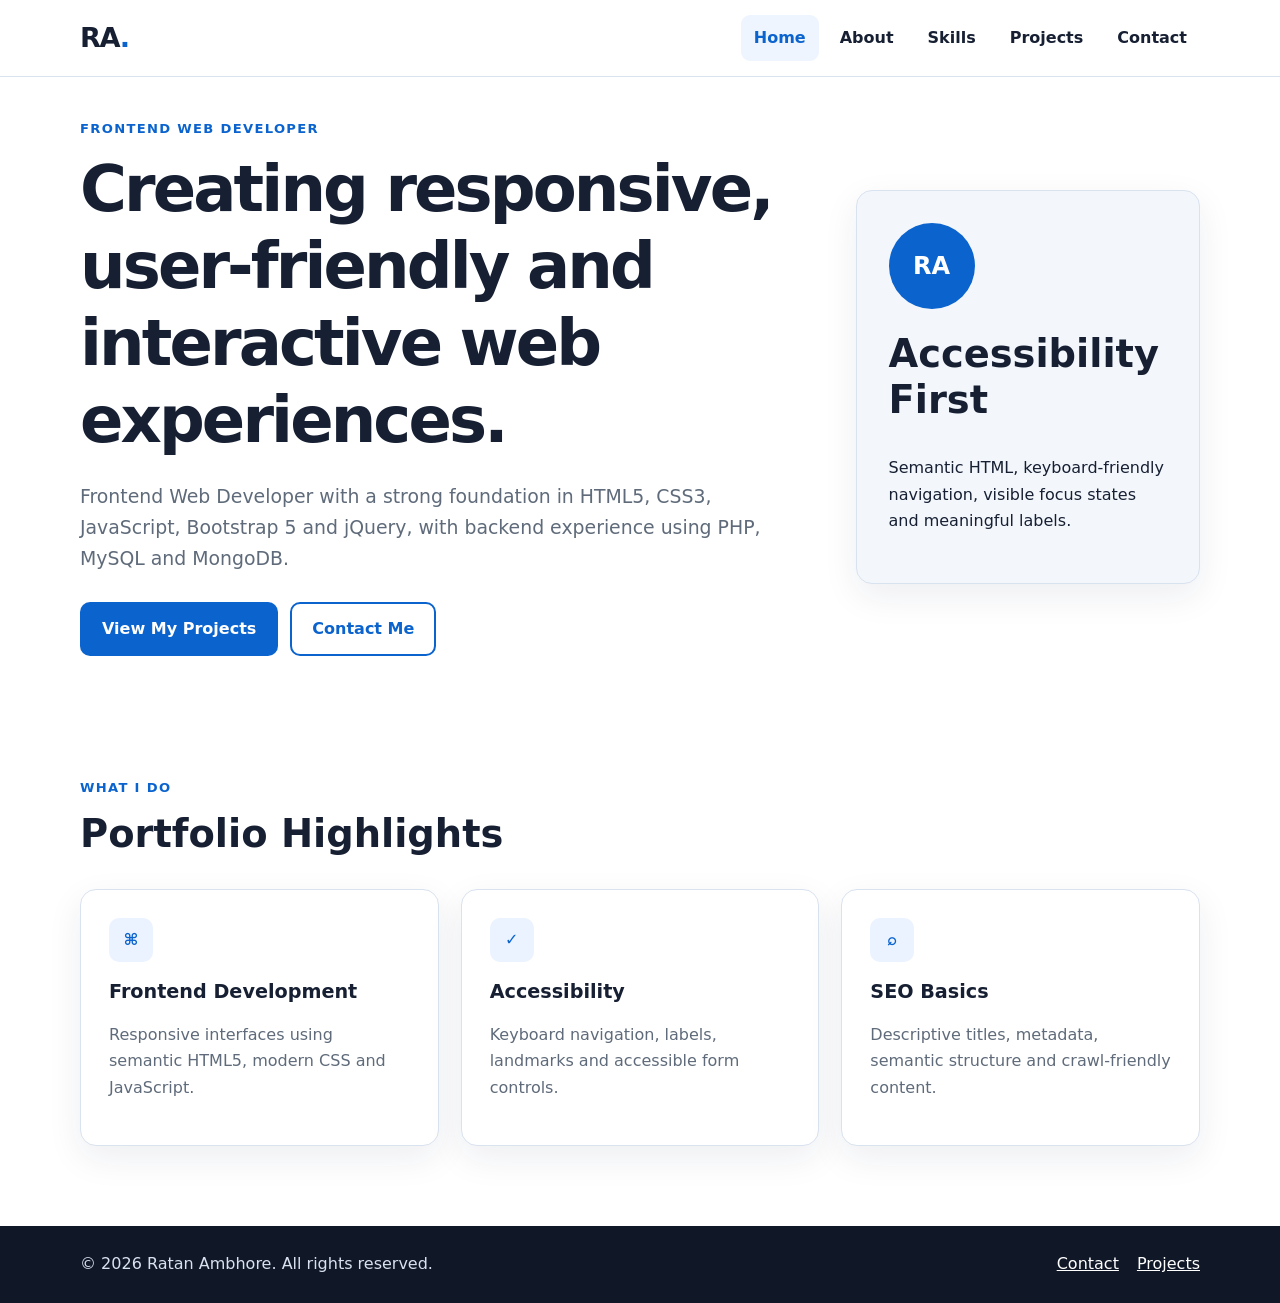
==== index.html @ 2e586b5d "add: portfolio" ====
<!doctype html>
<html lang="en">
<head>
  <meta charset="utf-8">
  <meta name="viewport" content="width=device-width, initial-scale=1">
  <meta name="description" content="Personal portfolio of Ratan Ambhore, a fresher web developer focused on accessible and responsive web experiences.">
  <meta name="keywords" content="Ratan Ambhore, web developer, frontend developer, Java, HTML, CSS, JavaScript, MySQL">
  <meta name="author" content="Ratan Ambhore">
  <meta name="theme-color" content="#0b63ce">
  <meta property="og:title" content="Ratan Ambhore | Web Developer Portfolio">
  <meta property="og:description" content="Accessible and responsive personal portfolio website.">
  <meta property="og:type" content="website">
  <title>Ratan Ambhore | Home</title>
  <link rel="stylesheet" href="css/styles.css">
  <script src="js/script.js" defer></script>
</head>
<body>
  <a class="skip-link" href="#main-content">Skip to main content</a>

  <header class="site-header">
    <div class="container header-inner">
      <a class="logo" href="index.html" aria-label="Ratan Ambhore home">RA<span>.</span></a>
      <button class="menu-toggle" type="button" aria-expanded="false" aria-controls="primary-navigation">
        <span class="sr-only">Toggle navigation</span>
        <span aria-hidden="true">☰</span>
      </button>
      <nav id="primary-navigation" class="site-nav" aria-label="Primary navigation">
        <ul>
          <li><a class="active" aria-current="page" href="index.html">Home</a></li>
          <li><a href="about.html">About</a></li>
          <li><a href="skills.html">Skills</a></li>
          <li><a href="projects.html">Projects</a></li>
          <li><a href="contact.html">Contact</a></li>
        </ul>
      </nav>
    </div>
  </header>

  <main id="main-content">
    <section class="hero container" aria-labelledby="hero-title">
      <div class="hero-content">
        <p class="eyebrow">FRONTEND WEB DEVELOPER</p>
        <h1 id="hero-title">Creating responsive, user-friendly and interactive web experiences.</h1>
        <p class="lead">Frontend Web Developer with a strong foundation in HTML5, CSS3, JavaScript, Bootstrap 5 and jQuery, with backend experience using PHP, MySQL and MongoDB.</p>
        <div class="button-row">
          <a class="button primary" href="projects.html">View My Projects</a>
          <a class="button secondary" href="contact.html">Contact Me</a>
        </div>
      </div>
      <aside class="hero-card" aria-label="Portfolio highlights">
        <div class="profile-mark" aria-hidden="true">RA</div>
        <h2>Accessibility First</h2>
        <p>Semantic HTML, keyboard-friendly navigation, visible focus states and meaningful labels.</p>
      </aside>
    </section>

    <section class="section container" aria-labelledby="highlights-title">
      <div class="section-heading">
        <p class="eyebrow">WHAT I DO</p>
        <h2 id="highlights-title">Portfolio Highlights</h2>
      </div>
      <div class="card-grid">
        <article class="card">
          <span class="icon" aria-hidden="true">⌘</span>
          <h3>Frontend Development</h3>
          <p>Responsive interfaces using semantic HTML5, modern CSS and JavaScript.</p>
        </article>
        <article class="card">
          <span class="icon" aria-hidden="true">✓</span>
          <h3>Accessibility</h3>
          <p>Keyboard navigation, labels, landmarks and accessible form controls.</p>
        </article>
        <article class="card">
          <span class="icon" aria-hidden="true">⌕</span>
          <h3>SEO Basics</h3>
          <p>Descriptive titles, metadata, semantic structure and crawl-friendly content.</p>
        </article>
      </div>
    </section>
  </main>

  <footer class="site-footer">
    <div class="container footer-inner">
      <p>&copy; <span data-year></span> Ratan Ambhore. All rights reserved.</p>
      <nav aria-label="Footer navigation">
        <a href="contact.html">Contact</a>
        <a href="projects.html">Projects</a>
      </nav>
    </div>
  </footer>
</body>
</html>
---- css/styles.css ----
/* Tiranex Task 1 - HTML5 Semantic Structure & Accessibility */
:root {
  --primary: #0b63ce;
  --primary-dark: #084b9b;
  --text: #172033;
  --muted: #5f6b7a;
  --surface: #ffffff;
  --soft: #f3f7fc;
  --border: #d9e2ef;
  --success: #087f5b;
  --danger: #b42318;
  --shadow: 0 12px 35px rgba(22, 42, 74, .08);
  --radius: 16px;
  --max: 1120px;
}

* { box-sizing: border-box; }
html { scroll-behavior: smooth; }
body {
  margin: 0;
  font-family: system-ui, -apple-system, BlinkMacSystemFont, "Segoe UI", sans-serif;
  color: var(--text);
  background: var(--surface);
  line-height: 1.65;
}
a { color: var(--primary); }
a:hover { color: var(--primary-dark); }
img { max-width: 100%; height: auto; }
button, input, textarea { font: inherit; }
button { cursor: pointer; }

:focus-visible {
  outline: 3px solid #ffb703;
  outline-offset: 3px;
}

.sr-only {
  position: absolute; width: 1px; height: 1px; padding: 0; margin: -1px;
  overflow: hidden; clip: rect(0,0,0,0); white-space: nowrap; border: 0;
}
.skip-link {
  position: fixed; left: 12px; top: -60px; z-index: 999;
  padding: 10px 14px; background: #111827; color: white; border-radius: 8px;
}
.skip-link:focus { top: 12px; }

.container { width: min(calc(100% - 40px), var(--max)); margin-inline: auto; }

.site-header {
  position: sticky; top: 0; z-index: 100;
  background: rgba(255,255,255,.97);
  border-bottom: 1px solid var(--border);
  backdrop-filter: blur(8px);
}
.header-inner { min-height: 76px; display: flex; align-items: center; justify-content: space-between; gap: 24px; }
.logo { font-size: 1.7rem; font-weight: 900; text-decoration: none; letter-spacing: -.05em; color: var(--text); }
.logo span { color: var(--primary); }
.site-nav ul { display: flex; gap: 8px; padding: 0; margin: 0; list-style: none; }
.site-nav a { display: block; padding: 10px 13px; border-radius: 9px; text-decoration: none; font-weight: 650; color: var(--text); }
.site-nav a:hover, .site-nav a.active { color: var(--primary); background: #eef5ff; }
.menu-toggle { display: none; border: 1px solid var(--border); background: white; border-radius: 10px; padding: 9px 12px; }

.hero { min-height: 620px; display: grid; grid-template-columns: 1.35fr .65fr; align-items: center; gap: 60px; }
.eyebrow { color: var(--primary); font-weight: 800; letter-spacing: .1em; font-size: .82rem; margin: 0 0 12px; }
h1, h2, h3 { line-height: 1.2; margin-top: 0; }
h1 { font-size: clamp(2.3rem, 5vw, 4.4rem); letter-spacing: -.045em; margin-bottom: 22px; }
h2 { font-size: clamp(1.7rem, 3vw, 2.4rem); }
h3 { font-size: 1.2rem; }
.lead { font-size: 1.18rem; color: var(--muted); max-width: 700px; }
.button-row { display: flex; flex-wrap: wrap; gap: 12px; margin-top: 28px; }
.button { display: inline-block; border-radius: 10px; padding: 12px 20px; font-weight: 750; text-decoration: none; border: 2px solid transparent; }
.button.primary { background: var(--primary); color: white; }
.button.primary:hover { background: var(--primary-dark); color: white; }
.button.secondary { background: white; border-color: var(--primary); color: var(--primary); }

.hero-card { padding: 32px; background: var(--soft); border: 1px solid var(--border); border-radius: var(--radius); box-shadow: var(--shadow); }
.profile-mark { width: 86px; height: 86px; display: grid; place-items: center; border-radius: 50%; background: var(--primary); color: white; font-size: 1.5rem; font-weight: 900; margin-bottom: 22px; }

.section { padding-block: 80px; }
.alt-bg { background: var(--soft); }
.section-heading { margin-bottom: 32px; }
.card-grid, .project-grid, .skills-grid { display: grid; grid-template-columns: repeat(3, 1fr); gap: 22px; }
.card, .skill-card, .project-card {
  background: var(--surface); border: 1px solid var(--border); border-radius: var(--radius);
  padding: 28px; box-shadow: var(--shadow);
}
.card p, .project-card p, .skill-card p { color: var(--muted); }
.icon { display: inline-grid; place-items: center; width: 44px; height: 44px; border-radius: 10px; background: #eaf3ff; color: var(--primary); font-weight: 900; margin-bottom: 18px; }

.page-hero { padding: 90px 0 75px; background: var(--soft); border-bottom: 1px solid var(--border); }
.page-hero h1 { max-width: 800px; margin-bottom: 14px; }
.page-hero p:last-child { color: var(--muted); font-size: 1.1rem; max-width: 760px; }

.two-column { display: grid; grid-template-columns: 1fr 1fr; gap: 50px; align-items: start; }
.check-list { padding-left: 20px; }
.check-list li { margin: 12px 0; }
.timeline { max-width: 800px; border-left: 3px solid #b9d2f5; padding-left: 28px; }
.timeline-item { position: relative; margin-bottom: 30px; }
.timeline-dot { position: absolute; left: -38px; top: 5px; width: 15px; height: 15px; border-radius: 50%; background: var(--primary); }

.skills-grid { grid-template-columns: 1fr 1fr; }
.skill { margin: 24px 0; }
.skill-label { display: flex; justify-content: space-between; font-weight: 700; margin-bottom: 8px; }
.progress { height: 10px; background: #e7edf5; border-radius: 99px; overflow: hidden; }
.progress span { display: block; height: 100%; background: var(--primary); border-radius: inherit; }

.project-grid { grid-template-columns: repeat(3, 1fr); }
.project-card { padding: 0; overflow: hidden; }
.project-icon { height: 150px; display: grid; place-items: center; background: #eaf3ff; color: var(--primary); font-size: 2rem; font-weight: 900; }
.project-content { padding: 26px; }
.tag { font-size: .8rem; font-weight: 800; letter-spacing: .08em; color: var(--primary) !important; }
.tag-list { display: flex; flex-wrap: wrap; gap: 7px; padding: 0; list-style: none; }
.tag-list li { padding: 5px 9px; border-radius: 99px; background: #f0f4f9; font-size: .82rem; }
.process-list { max-width: 760px; padding-left: 24px; }
.process-list li { margin: 18px 0; padding-left: 8px; }

.contact-layout { display: grid; grid-template-columns: 1.25fr .75fr; gap: 30px; align-items: start; }
.contact-info { padding: 20px 10px; }
address { font-style: normal; }
.form-group { margin-bottom: 20px; }
label { display: block; font-weight: 750; margin-bottom: 7px; }
input, textarea {
  width: 100%; border: 1px solid #aebbd0; border-radius: 9px; padding: 12px 14px;
  background: white; color: var(--text);
}
textarea { resize: vertical; min-height: 150px; }
input:focus, textarea:focus { border-color: var(--primary); }
.error-message { min-height: 1.4em; color: var(--danger); font-size: .9rem; margin: 5px 0 0; }
.form-status { min-height: 1.5em; margin-top: 15px; color: var(--success); font-weight: 700; }

.site-footer { background: #101828; color: #d9e2ef; padding: 25px 0; }
.footer-inner { display: flex; align-items: center; justify-content: space-between; gap: 20px; }
.footer-inner p { margin: 0; }
.footer-inner nav { display: flex; gap: 18px; }
.footer-inner a { color: white; }

@media (max-width: 850px) {
  .menu-toggle { display: block; }
  .site-nav { display: none; width: 100%; }
  .site-nav.open { display: block; }
  .header-inner { flex-wrap: wrap; padding-block: 12px; }
  .site-nav ul { flex-direction: column; padding-bottom: 8px; }
  .site-nav a { padding: 11px; }
  .hero, .two-column, .contact-layout { grid-template-columns: 1fr; }
  .hero { padding-block: 65px; min-height: auto; }
  .card-grid, .project-grid, .skills-grid { grid-template-columns: 1fr; }
}

@media (prefers-reduced-motion: reduce) {
  html { scroll-behavior: auto; }
  *, *::before, *::after { animation-duration: .01ms !important; transition-duration: .01ms !important; }
}

@media (max-width: 500px) {
  .container { width: min(calc(100% - 28px), var(--max)); }
  h1 { font-size: 2.3rem; }
  .section { padding-block: 55px; }
  .footer-inner { flex-direction: column; align-items: flex-start; }
}
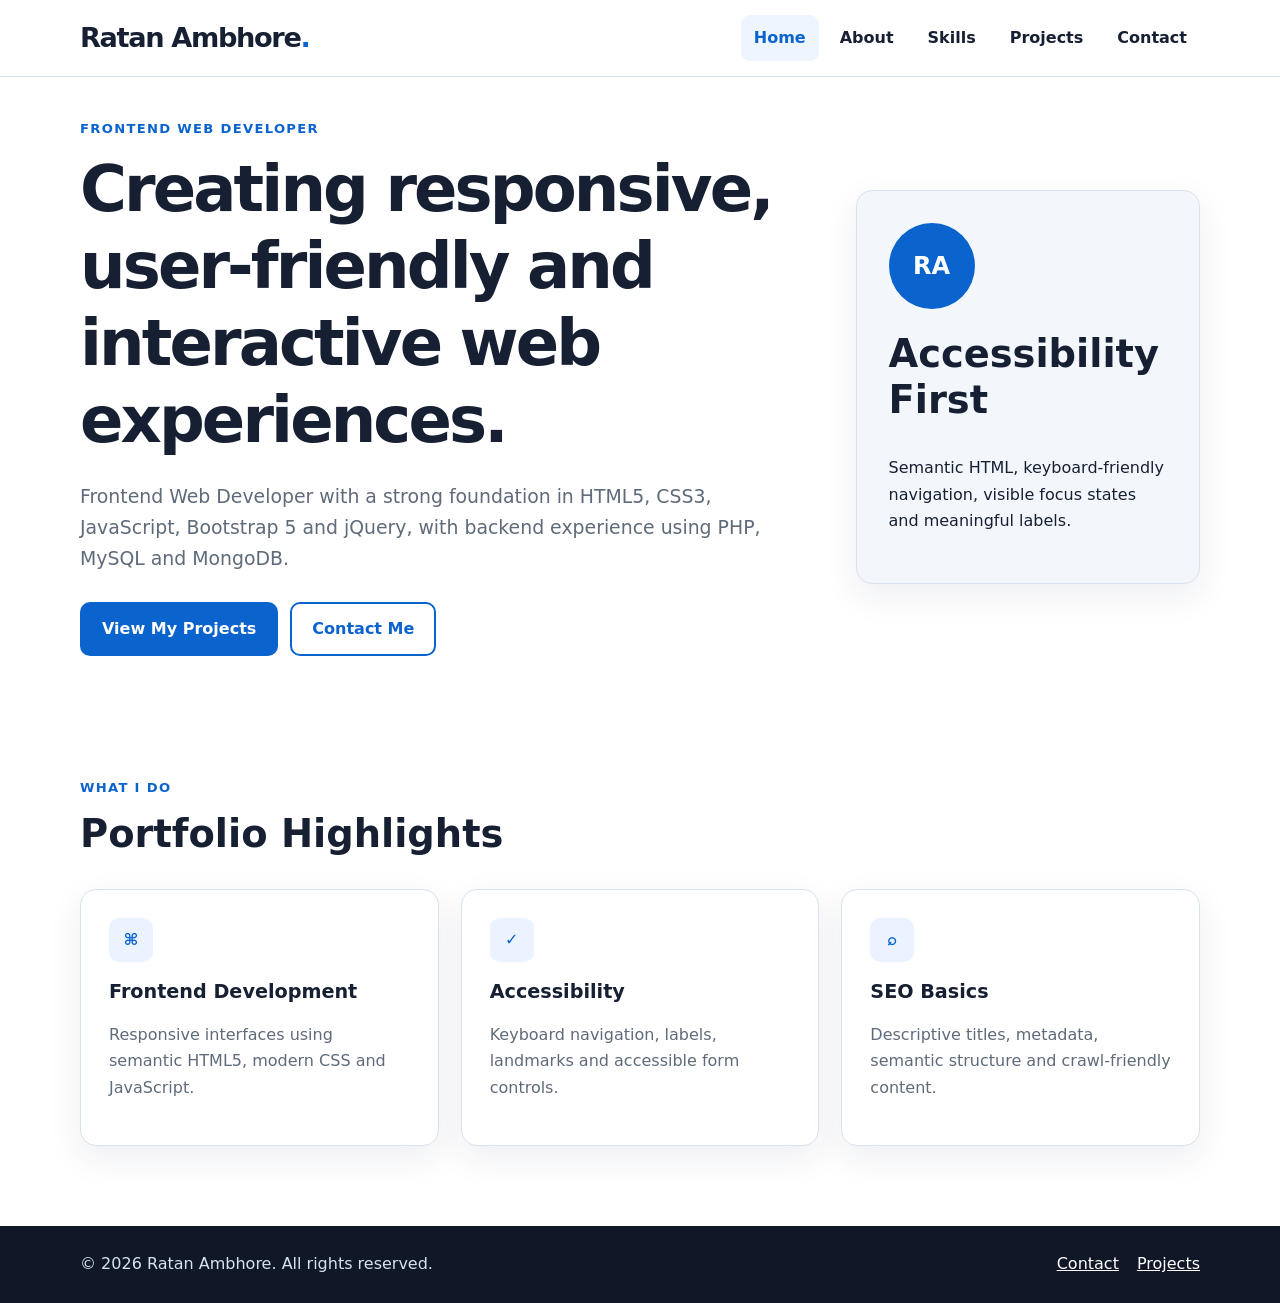
==== commit 73a44d20: "Updated index.html" ====
--- a/index.html
+++ b/index.html
@@ -19,7 +19,7 @@
 
   <header class="site-header">
     <div class="container header-inner">
-      <a class="logo" href="index.html" aria-label="Ratan Ambhore home">RA<span>.</span></a>
+      <a class="logo" href="index.html" aria-label="Ratan Ambhore home">Ratan Ambhore<span>.</span></a>
       <button class="menu-toggle" type="button" aria-expanded="false" aria-controls="primary-navigation">
         <span class="sr-only">Toggle navigation</span>
         <span aria-hidden="true">☰</span>
